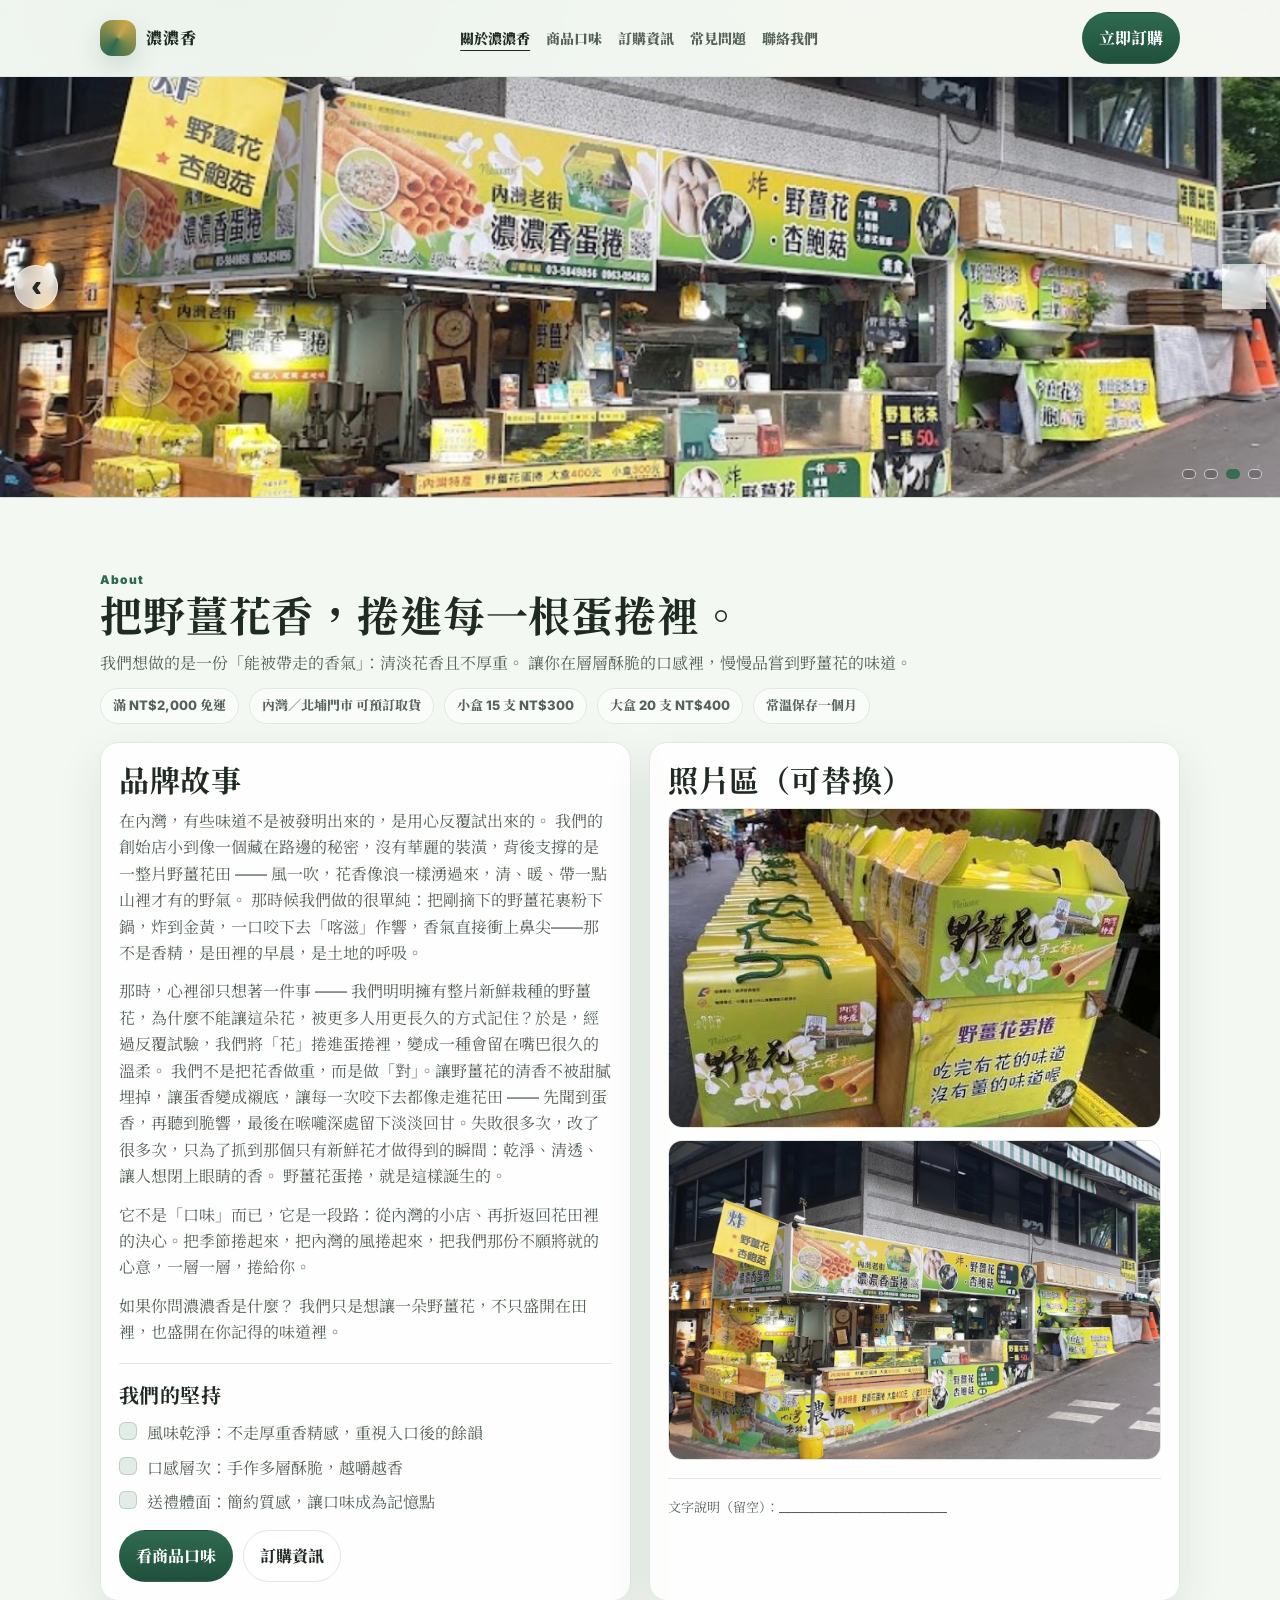
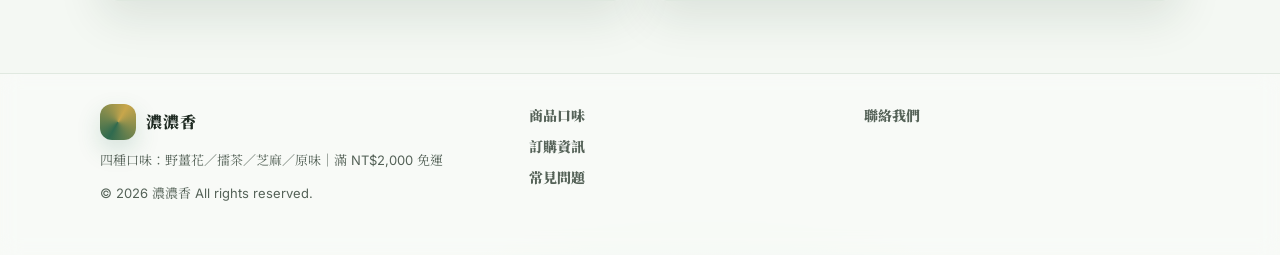
==== index.html @ 31e1ecf6 "Add files via upload" ====
<!doctype html>
<html lang="zh-Hant">
<head>
  <meta charset="utf-8" />
  <meta name="viewport" content="width=device-width, initial-scale=1" />
  <title>濃濃香｜關於濃濃香</title>
  <meta name="description" content="濃濃香品牌故事：從內灣野薑花出發，把山林香氣捲進每一根蛋捲裡。" />
  <link rel="preconnect" href="https://fonts.googleapis.com">
  <link rel="preconnect" href="https://fonts.gstatic.com" crossorigin>
  <link href="https://fonts.googleapis.com/css2?family=Noto+Serif+TC:wght@400;600;700&family=Inter:wght@400;500;600&display=swap" rel="stylesheet">
  <link rel="stylesheet" href="styles.css">
</head>
<body>

<header>
  <div class="container">
    <div class="nav">
      <a class="brand" href="index.html" aria-label="回到首頁">
        <span class="logo" aria-hidden="true"></span><span>濃濃香</span>
      </a>

      <nav aria-label="主選單">
        <ul>
          <li><a href="index.html" aria-current="page">關於濃濃香</a></li>
          <li><a href="products.html">商品口味</a></li>
          <li><a href="order.html">訂購資訊</a></li>
          <li><a href="faq.html">常見問題</a></li>
          <li><a href="contact.html">聯絡我們</a></li>
        </ul>
      </nav>

      <div class="nav-actions">
        <a class="btn mobile-only" href="order.html">訂購</a>
        <a class="btn primary" href="order.html">立即訂購</a>
      </div>
    </div>
  </div>
</header>

<main>
  <!-- 滿版跑馬燈 -->
  <section class="top-banner" aria-label="品牌滿版跑馬燈" data-carousel="banner">
    <div class="carousel-track">
      <figure class="carousel-slide"><img src="assets/slider/product-1.jpg" alt="產品照"></figure>
      <figure class="carousel-slide"><img src="assets/slider/product-2.jpg" alt="產品照"></figure>
      <figure class="carousel-slide"><img src="assets/slider/store-neiwan.jpg" alt="內灣門市"></figure>
      <figure class="carousel-slide"><img src="assets/slider/store-beipu.jpg" alt="北埔門市"></figure>
    </div>
    <button class="carousel-btn prev" type="button" aria-label="上一張">‹</button>
    <button class="carousel-btn next" type="button" aria-label="下一張">›</button>
    <div class="carousel-dots" aria-label="輪播頁碼"></div>
  </section>

  <section class="section">
    <div class="container">
      <div class="kicker">About</div>
      <h1>把野薑花香，捲進每一根蛋捲裡。</h1>
      <p class="muted">
        我們想做的是一份「能被帶走的香氣」：清淡花香且不厚重。
        讓你在層層酥脆的口感裡，慢慢品嘗到野薑花的味道。
      </p>

      <div class="row" style="margin-top:12px">
        <span class="pill">滿 NT$2,000 免運</span>
        <span class="pill">內灣／北埔門市 可預訂取貨</span>
        <span class="pill">小盒 15 支 NT$300</span>
        <span class="pill">大盒 20 支 NT$400</span>
        <span class="pill">常溫保存一個月</span>
      </div>

      <div class="grid two" style="margin-top:18px">
        <div class="card pad">
          <h2>品牌故事</h2>
          <p>
            在內灣，有些味道不是被發明出來的，是用心反覆試出來的。
            我們的創始店小到像一個藏在路邊的秘密，沒有華麗的裝潢，背後支撐的是一整片野薑花田 —— 風一吹，花香像浪一樣湧過來，清、暖、帶一點山裡才有的野氣。
            那時候我們做的很單純：把剛摘下的野薑花裹粉下鍋，炸到金黃，一口咬下去「喀滋」作響，香氣直接衝上鼻尖——那不是香精，是田裡的早晨，是土地的呼吸。
          <p>  
          <p> 
            那時，心裡卻只想著一件事 —— 我們明明擁有整片新鮮栽種的野薑花，為什麼不能讓這朵花，被更多人用更長久的方式記住？於是，經過反覆試驗，我們將「花」捲進蛋捲裡，變成一種會留在嘴巴很久的溫柔。
            我們不是把花香做重，而是做「對」。讓野薑花的清香不被甜膩埋掉，讓蛋香變成襯底，讓每一次咬下去都像走進花田 —— 先聞到蛋香，再聽到脆響，最後在喉嚨深處留下淡淡回甘。失敗很多次，改了很多次，只為了抓到那個只有新鮮花才做得到的瞬間：乾淨、清透、讓人想閉上眼睛的香。
            野薑花蛋捲，就是這樣誕生的。
          <p> 
            它不是「口味」而已，它是一段路：從內灣的小店、再折返回花田裡的決心。把季節捲起來，把內灣的風捲起來，把我們那份不願將就的心意，一層一層，捲給你。
          <p>  
            如果你問濃濃香是什麼？
            我們只是想讓一朵野薑花，不只盛開在田裡，也盛開在你記得的味道裡。
          </p>
          <div class="divider"></div>
          <h3>我們的堅持</h3>
          <ul class="list">
            <li><span class="check"></span>風味乾淨：不走厚重香精感，重視入口後的餘韻</li>
            <li><span class="check"></span>口感層次：手作多層酥脆，越嚼越香</li>
            <li><span class="check"></span>送禮體面：簡約質感，讓口味成為記憶點</li>
          </ul>
          <div class="row" style="margin-top:14px">
            <a class="btn primary" href="products.html">看商品口味</a>
            <a class="btn" href="order.html">訂購資訊</a>
          </div>
        </div>

        <div class="card pad">
          <h2>照片區（可替換）</h2>
          <div class="photo-grid" style="margin-top:10px">
            <img class="photo" src="assets/slider/product-1.jpg" alt="產品照">
            <img class="photo" src="assets/slider/store-neiwan.jpg" alt="門市照">
          </div>
          <div class="divider"></div>
          <div class="small">文字說明（留空）：<span class="muted">____________________________</span></div>
        </div>
      </div>
    </div>
  </section>
</main>

<footer>
  <div class="container">
    <div class="footer-grid">
      <div>
        <div class="brand" style="gap:10px"><span class="logo"></span><span>濃濃香</span></div>
        <p class="small" style="margin-top:10px">四種口味：野薑花／擂茶／芝麻／原味｜滿 NT$2,000 免運 </p>
        <div class="small">© <span id="y"></span> 濃濃香 All rights reserved.</div>
      </div>
      <div class="links">
        <a href="products.html">商品口味</a>
        <a href="order.html">訂購資訊</a>
        <a href="faq.html">常見問題</a>
      </div>
      <div class="links">
        <a href="contact.html">聯絡我們</a>
      </div>
    </div>
  </div>
</footer>

<script src="app.js"></script>
</body>
</html>
---- styles.css ----
:root{
  /* 野薑花偏綠配色 */
  --bg:#f4f8f3;
  --card:#ffffff;
  --ink:#1f2a22;
  --muted:#556258;
  --line:#dfe8df;

  --accent:#2f6a4f;
  --accent2:#c8a64b;

  --shadow:0 18px 45px rgba(18, 45, 28, .10);
  --radius:18px;
  --radius2:28px;
  --max:1120px;
}

*{box-sizing:border-box}
html{scroll-behavior:smooth}
body{
  margin:0;
  background:
    radial-gradient(1100px 700px at 18% 0%, rgba(47,106,79,.14), transparent 58%),
    radial-gradient(900px 600px at 80% 8%, rgba(200,166,75,.10), transparent 55%),
    radial-gradient(900px 700px at 55% 120%, rgba(47,106,79,.10), transparent 60%),
    var(--bg);
  color:var(--ink);
  font-family:"Inter","Noto Serif TC", system-ui, -apple-system, "PingFang TC","Microsoft JhengHei", sans-serif;
  line-height:1.65;
}

a{color:inherit; text-decoration:none}
img{max-width:100%; display:block}

.container{max-width:var(--max); margin:0 auto; padding:0 20px}
.section{padding:72px 0}
.section.tight{padding:48px 0}
.grid{display:grid; gap:18px}
.row{display:flex; gap:10px; flex-wrap:wrap; margin-top:10px}

.kicker{color:var(--accent); font-weight:900; letter-spacing:.08em; font-size:12px}
h1,h2,h3{
  font-family:"Noto Serif TC","Inter", serif;
  margin:0 0 10px;
  letter-spacing:.02em;
}
h1{font-size:42px; line-height:1.18}
h2{font-size:30px; line-height:1.25}
h3{font-size:20px; line-height:1.3}

p{margin:0 0 12px; color:var(--muted)}
.muted{color:var(--muted)}
.small{font-size:13px; color:var(--muted)}

.pill{
  display:inline-flex; align-items:center; gap:8px;
  padding:6px 12px;
  border-radius:999px;
  border:1px solid var(--line);
  color:var(--muted);
  background:rgba(255,255,255,.58);
  backdrop-filter: blur(8px);
  font-size:13px;
  font-weight:800;
}

.btn{
  display:inline-flex; align-items:center; justify-content:center;
  gap:10px; padding:12px 16px; border-radius:999px;
  border:1px solid var(--line);
  background: rgba(255,255,255,.60);
  backdrop-filter: blur(10px);
  color:var(--ink);
  font-weight:800;
  transition:.2s ease;
  cursor:pointer;
  user-select:none;
}
.btn:hover{transform:translateY(-1px); box-shadow:0 12px 30px rgba(0,0,0,.06)}
.btn.primary{
  background: linear-gradient(180deg, rgba(47,106,79,1), rgba(32,80,60,1));
  border-color: transparent;
  color:#fff;
}

.card{
  background: rgba(255,255,255,.82);
  border:1px solid var(--line);
  border-radius: var(--radius);
  box-shadow: var(--shadow);
  overflow:hidden;
}
.pad{padding:18px}
.divider{height:1px; background:var(--line); margin:18px 0}

.note{
  padding:14px 16px;
  border-radius: 14px;
  background: rgba(200,166,75,.10);
  border: 1px solid rgba(200,166,75,.22);
  color: var(--muted);
  font-weight:700;
}

/* Header / Nav */
header{
  position:sticky; top:0; z-index:50;
  background: rgba(244,248,243,.72);
  backdrop-filter: blur(10px);
  border-bottom: 1px solid rgba(223,232,223,.95);
}
.nav{
  display:flex; align-items:center; justify-content:space-between;
  padding:12px 0;
  gap:12px;
}
.brand{display:flex; align-items:center; gap:10px; font-weight:1000; letter-spacing:.05em}
.logo{
  width:36px; height:36px; border-radius:12px;
  background: conic-gradient(from 210deg, rgba(47,106,79,1), rgba(200,166,75,1), rgba(47,106,79,1));
  box-shadow: 0 10px 25px rgba(47,106,79,.18);
}

nav ul{list-style:none; display:flex; gap:16px; padding:0; margin:0}
nav a{color:var(--muted); font-weight:900; font-size:14px}
nav a:hover{color:var(--ink)}
nav a[aria-current="page"]{color:var(--ink); text-decoration: underline; text-underline-offset: 6px}

.nav-actions{display:flex; gap:10px; align-items:center}
.mobile-only{display:none}

/* Top Banner (滿版跑馬燈) */
.top-banner{
  width: 100vw;
  margin-left: calc(50% - 50vw);
  position: relative;
  overflow: hidden;
  background:#000;
  border-bottom: 1px solid rgba(223,232,223,.95);
}
.top-banner .carousel-track{
  display:flex;
  width:100%;
  height: clamp(240px, 36vw, 420px);
  transition: transform .55s ease;
}
.top-banner .carousel-slide{min-width:100%; margin:0}
.top-banner .carousel-slide img{width:100%; height:100%; object-fit:cover; display:block}

.carousel-btn{
  position:absolute;
  top:50%;
  transform: translateY(-50%);
  width:44px; height:44px;
  border-radius:999px;
  border:1px solid rgba(255,255,255,.55);
  background: rgba(255,255,255,.65);
  backdrop-filter: blur(10px);
  font-size:28px;
  font-weight:1000;
  color: var(--ink);
  cursor:pointer;
  display:flex;
  align-items:center;
  justify-content:center;
  transition:.2s ease;
  user-select:none;
  z-index:3;
}
.carousel-btn.prev{left:14px}
.carousel-btn.next{right:14px}
.carousel-btn:hover{transform: translateY(-50%) scale(1.03)}

.carousel-dots{
  position:absolute;
  right:18px;
  bottom:18px;
  display:flex;
  gap:8px;
  z-index:3;
}
.carousel-dot{
  width:10px; height:10px;
  border-radius:999px;
  border:1px solid rgba(255,255,255,.65);
  background: rgba(0,0,0,.18);
  cursor:pointer;
}
.carousel-dot.active{
  background: rgba(47,106,79,.90);
  border-color: rgba(47,106,79,.55);
}

/* Image utilities */
.photo{
  width:100%;
  height: 320px;
  object-fit: cover;
  border-radius: 14px;
  border:1px solid var(--line);
}
.photo-grid{display:grid; gap:12px}

/* Ginger lily facts */
.two{grid-template-columns: 1fr 1fr}
.facts{display:grid; gap:12px}
.fact{
  padding:14px 16px;
  border-radius: 14px;
  background: rgba(255,255,255,.65);
  border:1px solid var(--line);
}
.fact b{color:var(--ink)}
.fact p{margin:6px 0 0}

.placeholder{
  display:flex; align-items:center; justify-content:center;
  min-height: 220px;
  border: 1px dashed rgba(85,98,88,.35);
  border-radius: var(--radius);
  background: rgba(255,255,255,.45);
  color: rgba(85,98,88,.85);
  font-weight:900;
  text-align:center;
  padding:18px;
}

/* Products listing */
.products{grid-template-columns: 1fr}
.product-card{
  display:grid;
  grid-template-columns: 0.92fr 1.08fr;
  gap:18px;
  align-items:stretch;
}
.product-media{padding:18px}
.product-info{padding:18px}
.tag{
  display:inline-flex;
  font-size:12px; font-weight:1000;
  padding:6px 10px;
  border-radius:999px;
  border:1px solid var(--line);
  background:rgba(255,255,255,.68);
  color:var(--accent);
  margin-bottom:10px;
}
.empty{
  border:1px dashed rgba(85,98,88,.35);
  border-radius: 14px;
  padding:12px 12px;
  color: rgba(85,98,88,.78);
  background: rgba(255,255,255,.45);
  font-weight:800;
  font-size:13px;
}

/* Order */
.pricing{grid-template-columns: 1fr 1fr}
.price{
  font-size:34px;
  font-weight:1000;
  letter-spacing:.02em;
  margin:6px 0 0;
}
.price small{font-size:14px; color:var(--muted); font-weight:900}
.list{margin:12px 0 0; padding:0; list-style:none}
.list li{display:flex; gap:10px; align-items:flex-start; margin:8px 0; color:var(--muted)}
.check{
  width:18px; height:18px; border-radius:6px;
  background: rgba(47,106,79,.12);
  border:1px solid rgba(47,106,79,.22);
  flex:0 0 auto;
  margin-top:2px;
}

/* FAQ */
details{
  background: rgba(255,255,255,.74);
  border:1px solid var(--line);
  border-radius: 14px;
  padding: 14px 16px;
}
summary{
  cursor:pointer;
  font-weight:1000;
  color:var(--ink);
  list-style:none;
}
summary::-webkit-details-marker{display:none}
details p{margin:10px 0 0}

/* Footer */
footer{
  padding:30px 0 50px;
  border-top:1px solid rgba(223,232,223,.95);
  background: rgba(255,255,255,.35);
  backdrop-filter: blur(10px);
}
.footer-grid{
  display:grid;
  grid-template-columns: 1.3fr 1fr 1fr;
  gap:18px;
}
.links{display:flex; flex-direction:column; gap:8px}
.links a{color:var(--muted); font-weight:900; font-size:14px}
.links a:hover{color:var(--ink)}

/* Responsive */
@media (max-width: 980px){
  .two{grid-template-columns:1fr}
  .product-card{grid-template-columns:1fr}
  .pricing{grid-template-columns:1fr}
  .footer-grid{grid-template-columns:1fr}
  h1{font-size:36px}
}
@media (max-width: 560px){
  nav ul{display:none}
  .mobile-only{display:inline-flex}
  h1{font-size:32px}
}
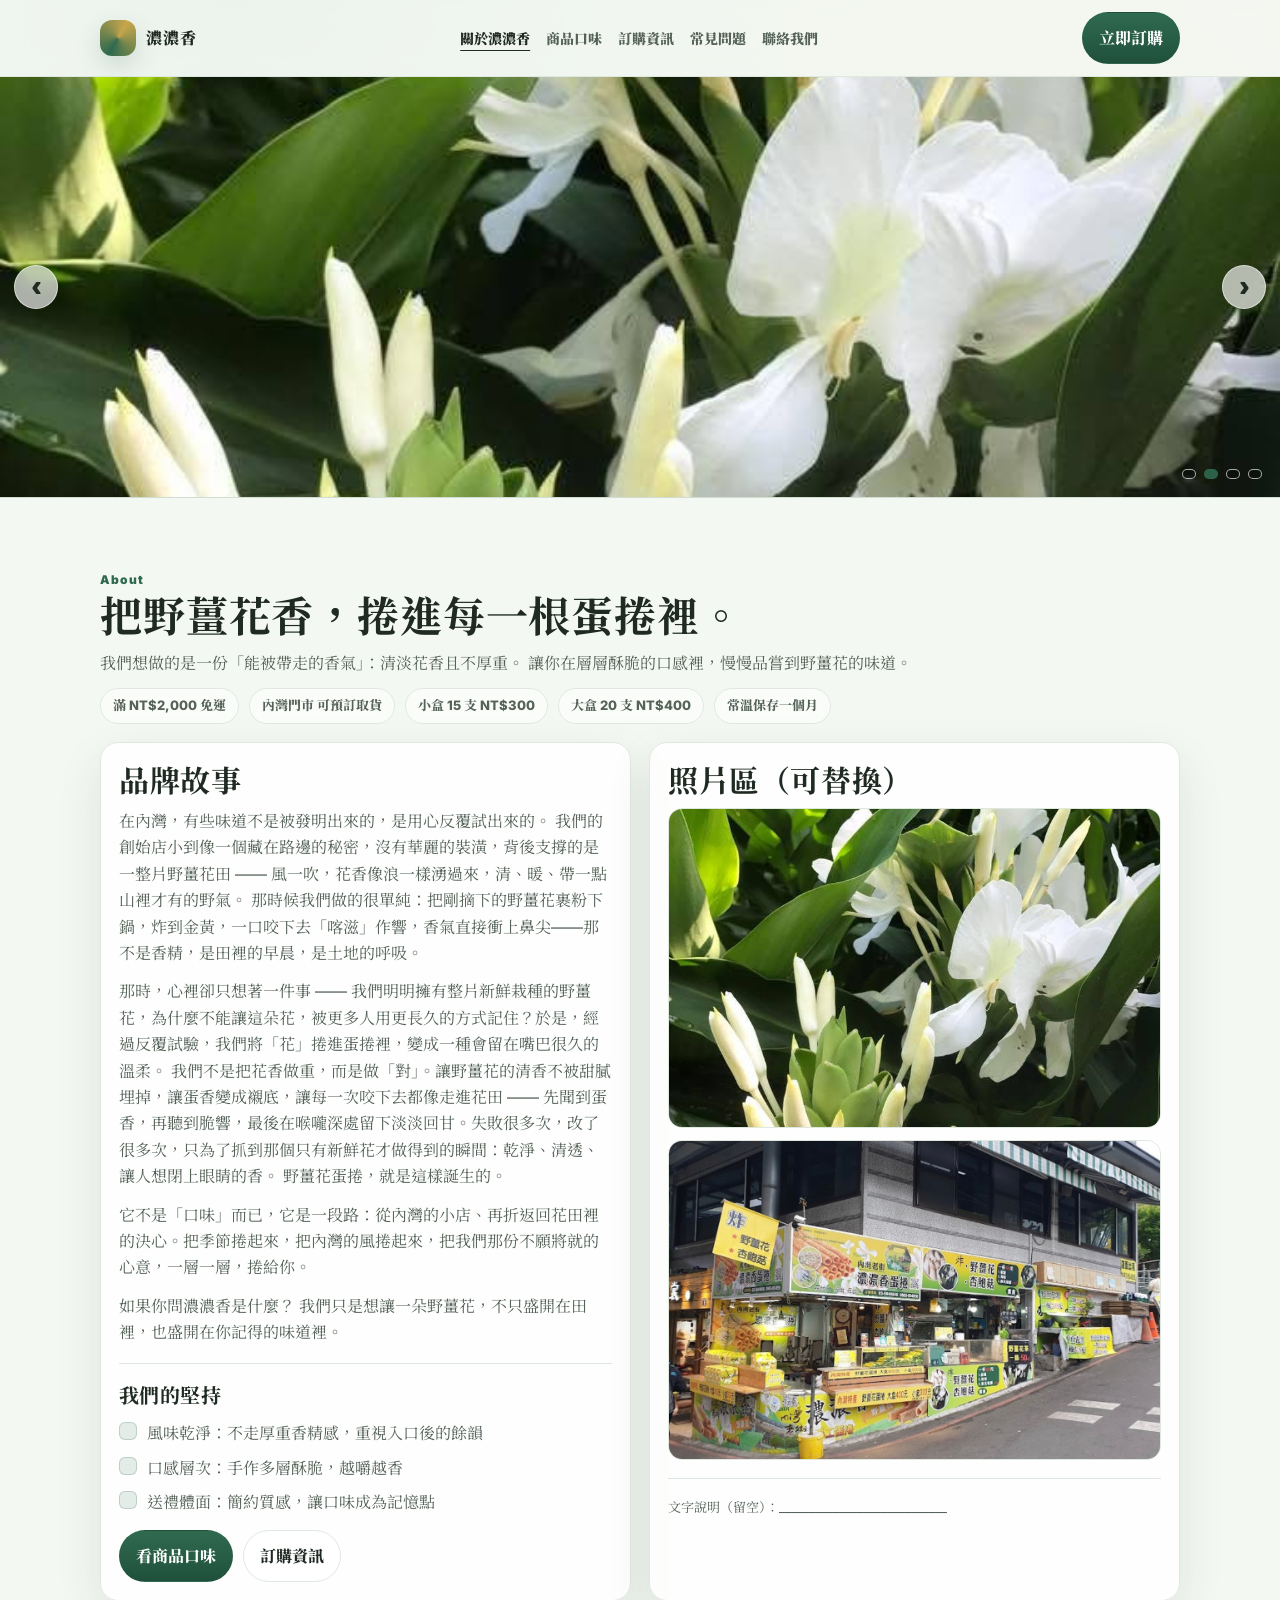
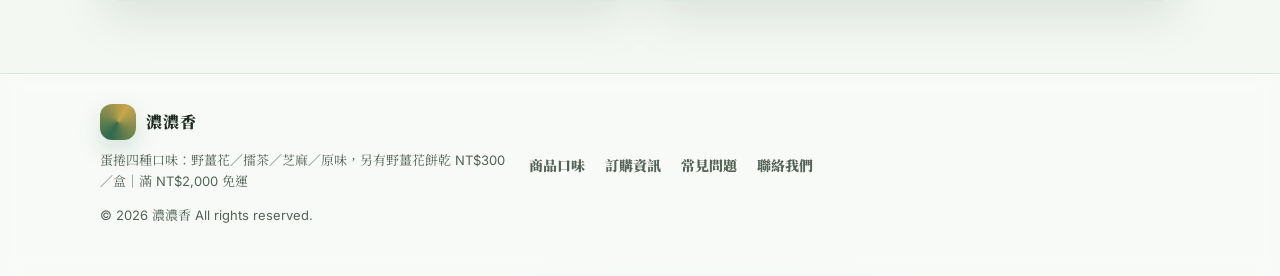
==== commit 52581f9a: "Update website content and images" ====
--- a/index.html
+++ b/index.html
@@ -29,23 +29,23 @@
         </ul>
       </nav>
 
-      <div class="nav-actions">
-        <a class="btn mobile-only" href="order.html">訂購</a>
-        <a class="btn primary" href="order.html">立即訂購</a>
-      </div>
+      <div class="nav-actions">
+        <a class="btn mobile-only" href="order.html">訂購</a>
+        <a class="btn primary" href="order.html">立即訂購</a>
+      </div>
     </div>
   </div>
 </header>
 
 <main>
   <!-- 滿版跑馬燈 -->
-  <section class="top-banner" aria-label="品牌滿版跑馬燈" data-carousel="banner">
-    <div class="carousel-track">
-      <figure class="carousel-slide"><img src="assets/slider/product-1.jpg" alt="產品照"></figure>
-      <figure class="carousel-slide"><img src="assets/slider/product-2.jpg" alt="產品照"></figure>
-      <figure class="carousel-slide"><img src="assets/slider/store-neiwan.jpg" alt="內灣門市"></figure>
-      <figure class="carousel-slide"><img src="assets/slider/store-beipu.jpg" alt="北埔門市"></figure>
-    </div>
+  <section class="top-banner" aria-label="品牌滿版跑馬燈" data-carousel="banner">
+    <div class="carousel-track">
+      <figure class="carousel-slide"><img src="assets/slider/product-1.jpg" alt="產品照"></figure>
+      <figure class="carousel-slide"><img src="assets/slider/genger-lily.jpg" alt="野薑花"></figure>
+      <figure class="carousel-slide"><img src="assets/slider/store-neiwan.jpg" alt="內灣門市"></figure>
+      <figure class="carousel-slide"><img src="assets/slider/owner.jpg" alt="闆娘與產品禮盒"></figure>
+    </div>
     <button class="carousel-btn prev" type="button" aria-label="上一張">‹</button>
     <button class="carousel-btn next" type="button" aria-label="下一張">›</button>
     <div class="carousel-dots" aria-label="輪播頁碼"></div>
@@ -60,15 +60,15 @@
         讓你在層層酥脆的口感裡，慢慢品嘗到野薑花的味道。
       </p>
 
-      <div class="row" style="margin-top:12px">
-        <span class="pill">滿 NT$2,000 免運</span>
-        <span class="pill">內灣／北埔門市 可預訂取貨</span>
-        <span class="pill">小盒 15 支 NT$300</span>
-        <span class="pill">大盒 20 支 NT$400</span>
-        <span class="pill">常溫保存一個月</span>
-      </div>
-
-      <div class="grid two" style="margin-top:18px">
+      <div class="row" style="margin-top:12px">
+        <span class="pill">滿 NT$2,000 免運</span>
+        <span class="pill">內灣門市 可預訂取貨</span>
+        <span class="pill">小盒 15 支 NT$300</span>
+        <span class="pill">大盒 20 支 NT$400</span>
+        <span class="pill">常溫保存一個月</span>
+      </div>
+
+      <div class="grid two" style="margin-top:18px">
         <div class="card pad">
           <h2>品牌故事</h2>
           <p>
@@ -100,11 +100,11 @@
         </div>
 
         <div class="card pad">
-          <h2>照片區（可替換）</h2>
-          <div class="photo-grid" style="margin-top:10px">
-            <img class="photo" src="assets/slider/product-1.jpg" alt="產品照">
-            <img class="photo" src="assets/slider/store-neiwan.jpg" alt="門市照">
-          </div>
+          <h2>照片區（可替換）</h2>
+          <div class="photo-grid" style="margin-top:10px">
+            <img class="photo" src="assets/slider/genger-lily.jpg" alt="野薑花">
+            <img class="photo" src="assets/slider/store-neiwan.jpg" alt="門市照">
+          </div>
           <div class="divider"></div>
           <div class="small">文字說明（留空）：<span class="muted">____________________________</span></div>
         </div>
@@ -118,21 +118,19 @@
     <div class="footer-grid">
       <div>
         <div class="brand" style="gap:10px"><span class="logo"></span><span>濃濃香</span></div>
-        <p class="small" style="margin-top:10px">四種口味：野薑花／擂茶／芝麻／原味｜滿 NT$2,000 免運 </p>
+        <p class="small" style="margin-top:10px">蛋捲四種口味：野薑花／擂茶／芝麻／原味，另有野薑花餅乾 NT$300／盒｜滿 NT$2,000 免運 </p>
         <div class="small">© <span id="y"></span> 濃濃香 All rights reserved.</div>
       </div>
-      <div class="links">
-        <a href="products.html">商品口味</a>
-        <a href="order.html">訂購資訊</a>
-        <a href="faq.html">常見問題</a>
-      </div>
-      <div class="links">
-        <a href="contact.html">聯絡我們</a>
-      </div>
-    </div>
-  </div>
-</footer>
+      <div class="links footer-links-horizontal">
+        <a href="products.html">商品口味</a>
+        <a href="order.html">訂購資訊</a>
+        <a href="faq.html">常見問題</a>
+        <a href="contact.html">聯絡我們</a>
+      </div>
+    </div>
+  </div>
+</footer>
 
 <script src="app.js"></script>
 </body>
-</html>+</html>
--- a/styles.css
+++ b/styles.css
@@ -297,25 +297,32 @@
   background: rgba(255,255,255,.35);
   backdrop-filter: blur(10px);
 }
-.footer-grid{
-  display:grid;
-  grid-template-columns: 1.3fr 1fr 1fr;
-  gap:18px;
-}
-.links{display:flex; flex-direction:column; gap:8px}
-.links a{color:var(--muted); font-weight:900; font-size:14px}
-.links a:hover{color:var(--ink)}
+.footer-grid{
+  display:grid;
+  grid-template-columns: 1.3fr 1fr 1fr;
+  gap:18px;
+}
+.links{display:flex; flex-direction:column; gap:8px}
+.links a{color:var(--muted); font-weight:900; font-size:14px}
+.links a:hover{color:var(--ink)}
+.footer-links-horizontal{
+  flex-direction:row;
+  flex-wrap:wrap;
+  align-items:center;
+  gap:10px 20px;
+}
 
 /* Responsive */
 @media (max-width: 980px){
   .two{grid-template-columns:1fr}
-  .product-card{grid-template-columns:1fr}
-  .pricing{grid-template-columns:1fr}
-  .footer-grid{grid-template-columns:1fr}
-  h1{font-size:36px}
-}
+  .product-card{grid-template-columns:1fr}
+  .pricing{grid-template-columns:1fr}
+  .footer-grid{grid-template-columns:1fr}
+  .footer-links-horizontal{gap:10px 16px}
+  h1{font-size:36px}
+}
 @media (max-width: 560px){
   nav ul{display:none}
   .mobile-only{display:inline-flex}
   h1{font-size:32px}
-}+}
